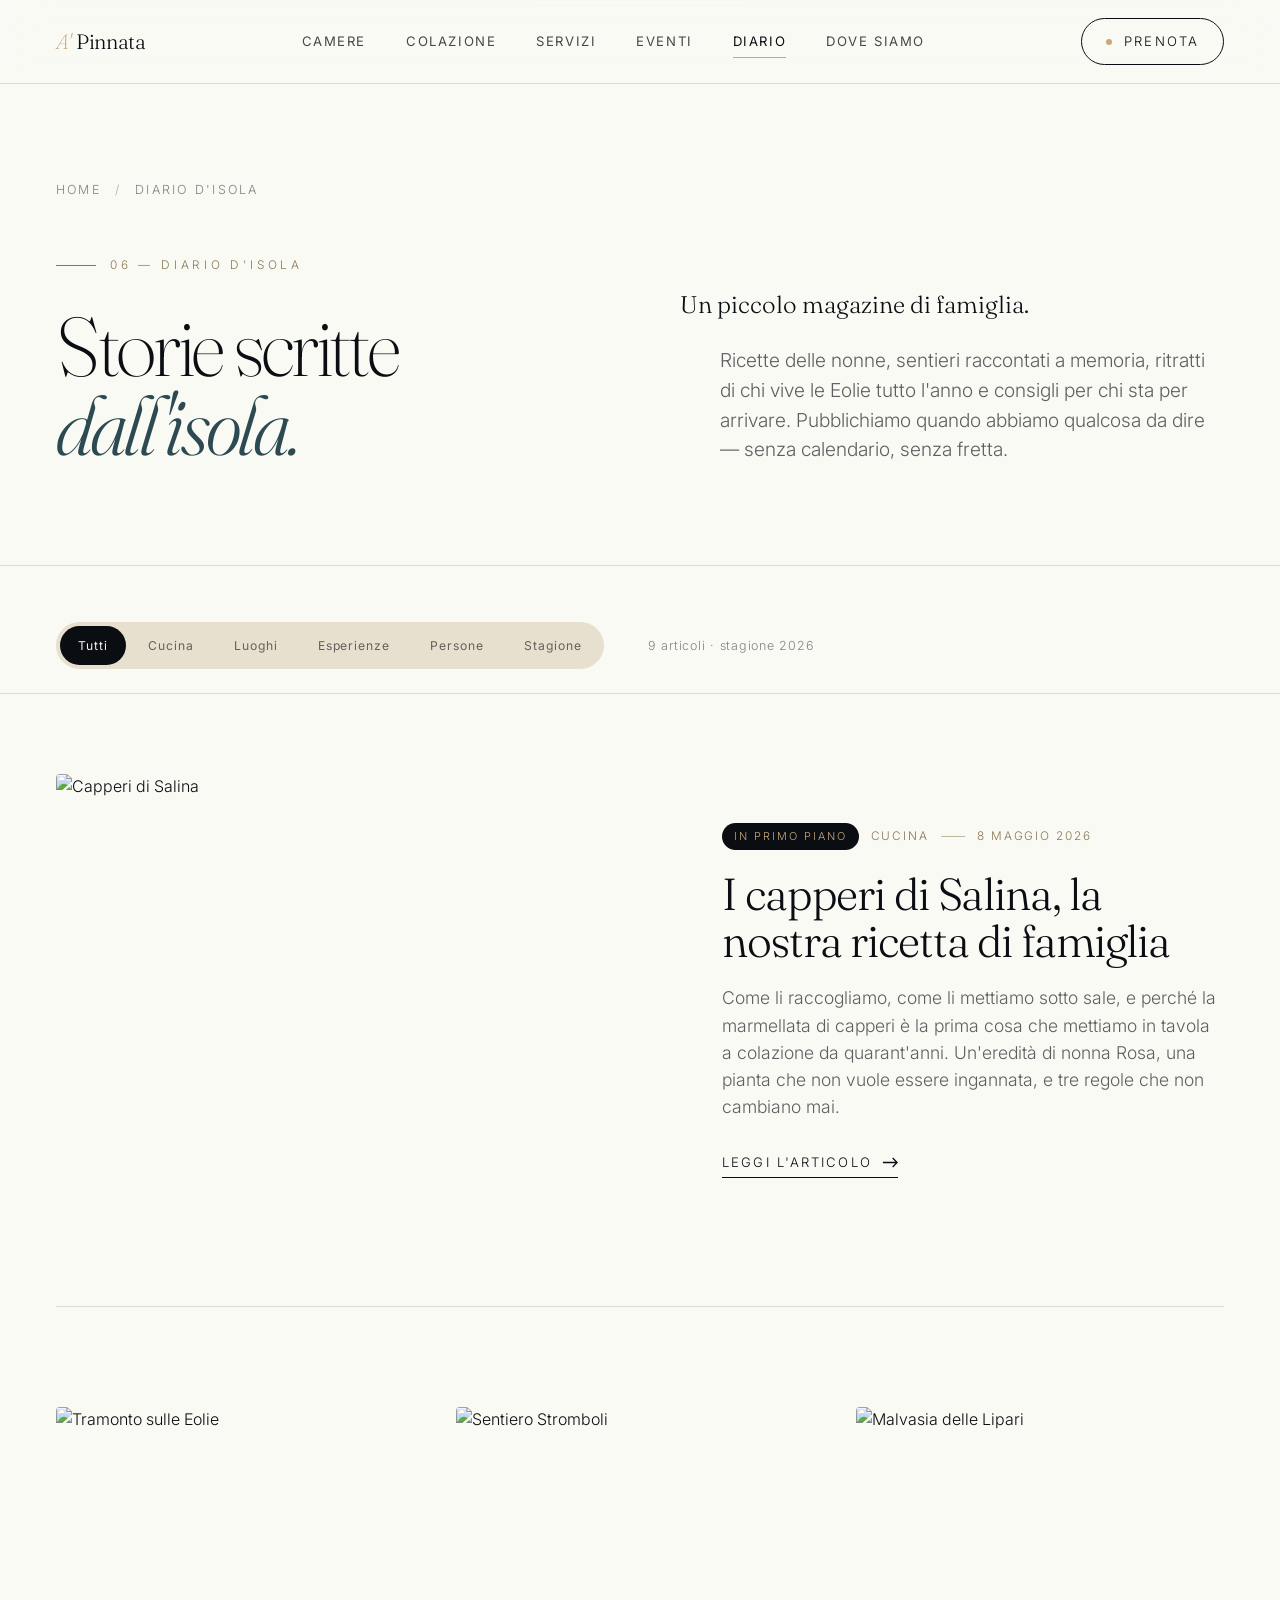
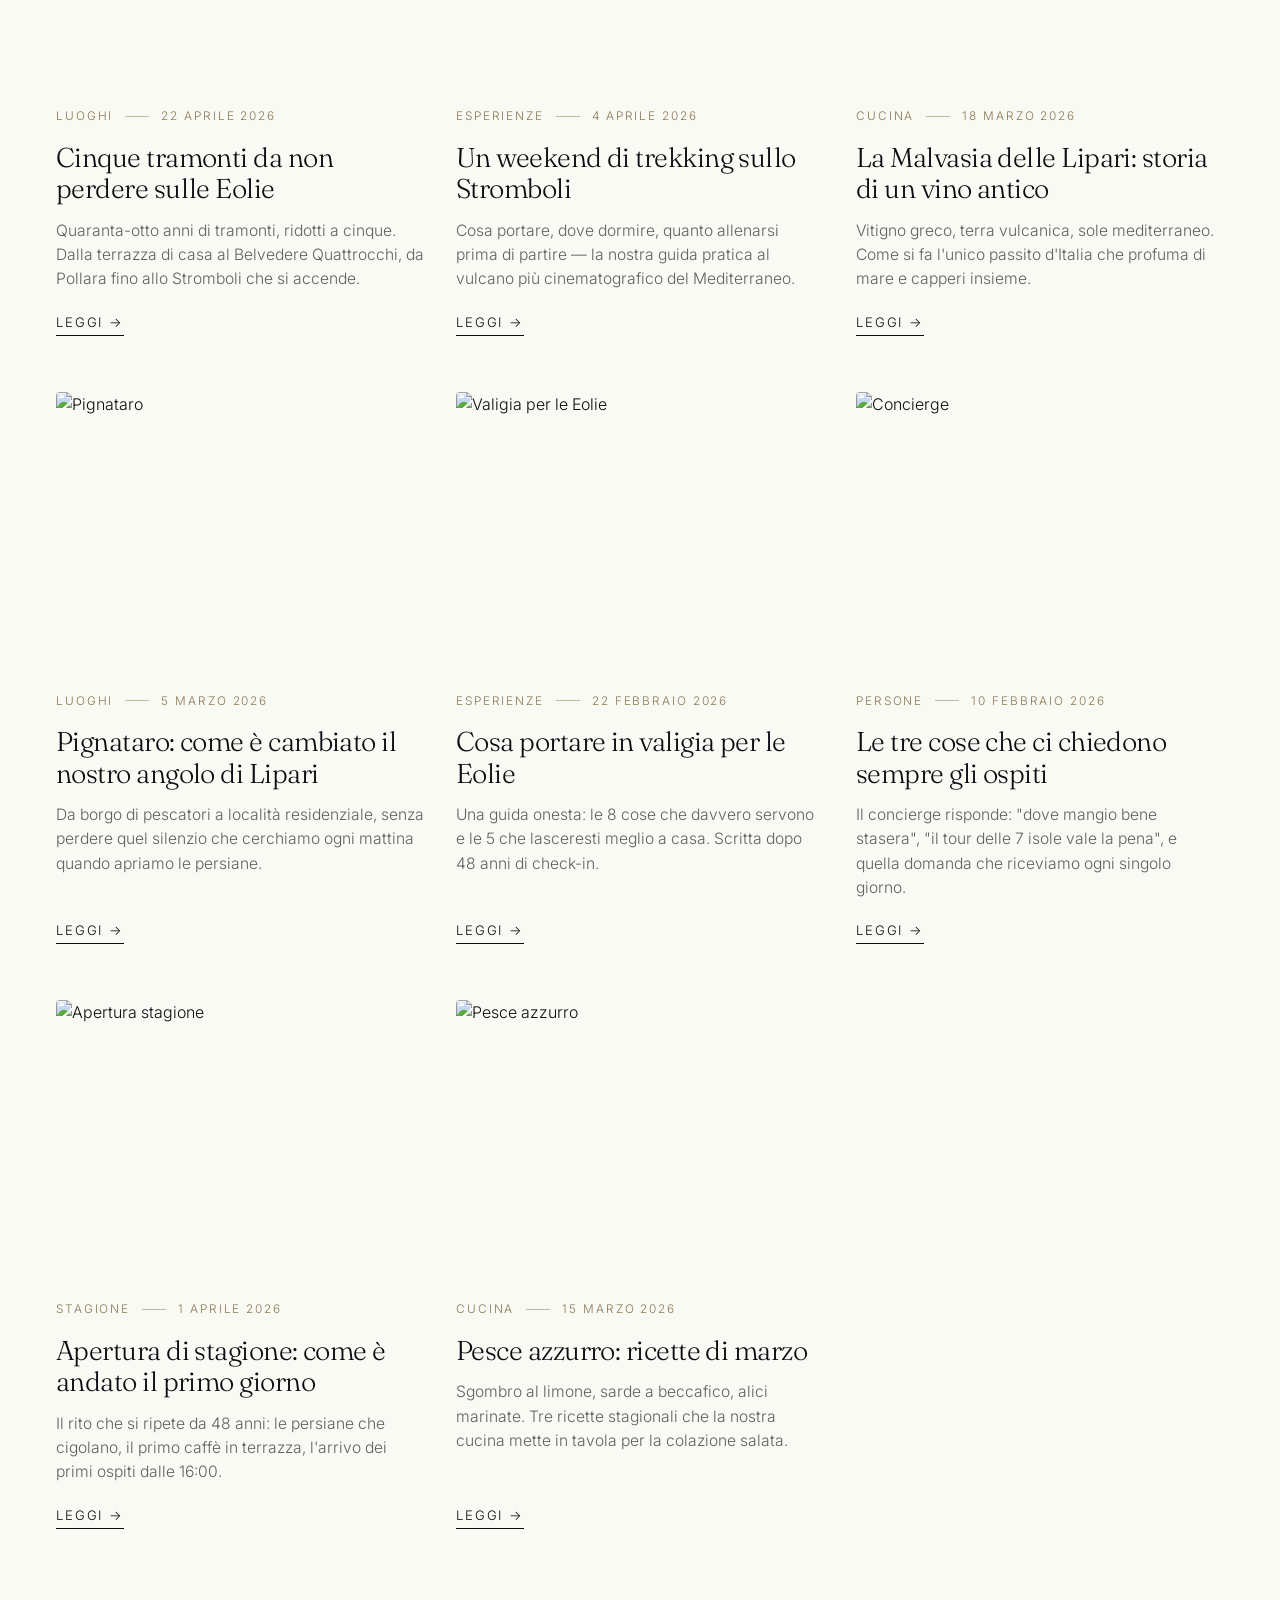
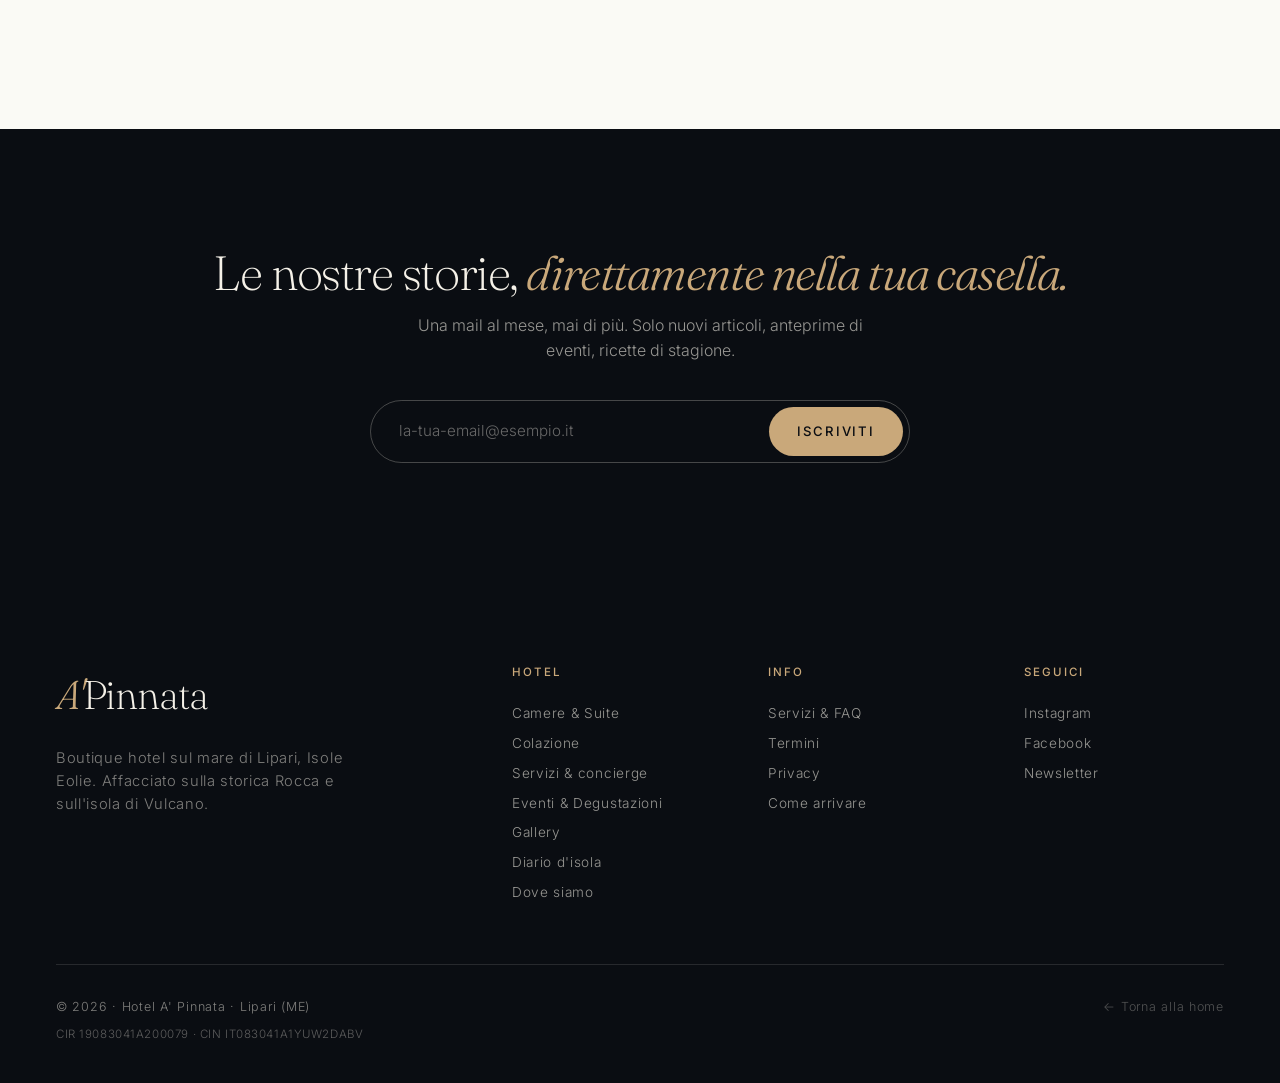
==== diario.html @ e4c0c3d1 "Expandable services + dedicated Diario page Servizi & concierge — each row now opens an accordion de" ====
<!DOCTYPE html>
<html lang="it">
<head>
<meta charset="UTF-8" />
<meta name="viewport" content="width=device-width, initial-scale=1.0" />

<title>Diario d'isola — Hotel A' Pinnata · Lipari, Isole Eolie</title>
<meta name="description" content="Storie scritte dall'isola: ricette di famiglia, sentieri raccontati a memoria, consigli per chi sta per arrivare alle Eolie. Il diario dell'Hotel A' Pinnata di Lipari." />
<meta name="robots" content="index, follow" />
<link rel="canonical" href="https://www.pinnata.it/diario" />

<meta property="og:type" content="website" />
<meta property="og:title" content="Diario d'isola — Hotel A' Pinnata" />
<meta property="og:description" content="Storie, ricette e luoghi raccontati dalla nostra famiglia alle Eolie." />
<meta property="og:image" content="https://images.unsplash.com/photo-1473496169904-658ba7c44d8a?auto=format&fit=crop&w=1200&q=80" />
<meta property="og:url" content="https://www.pinnata.it/diario" />
<meta property="og:locale" content="it_IT" />

<script type="application/ld+json">
{
  "@context": "https://schema.org",
  "@type": "Blog",
  "name": "Diario d'isola — Hotel A' Pinnata",
  "url": "https://www.pinnata.it/diario",
  "description": "Il magazine dell'Hotel A' Pinnata di Lipari: ricette, luoghi, esperienze, persone delle Isole Eolie.",
  "publisher": {
    "@type": "Organization",
    "name": "Hotel A' Pinnata",
    "url": "https://www.pinnata.it/"
  }
}
</script>

<link rel="preconnect" href="https://fonts.googleapis.com" />
<link rel="preconnect" href="https://fonts.gstatic.com" crossorigin />
<link href="https://fonts.googleapis.com/css2?family=Fraunces:ital,opsz,wght@0,9..144,200;0,9..144,300;0,9..144,400;1,9..144,200;1,9..144,300&family=Inter:wght@300;400;500&display=swap" rel="stylesheet" />

<style>
/* ═══════════════════════════════════════════════════
   DIARIO D'ISOLA — same design tokens as V4
   ═══════════════════════════════════════════════════ */

:root {
  --night:     #0a0d12;
  --night-2:   #14181f;
  --ivory:     #f5f1e8;
  --paper:     #fafaf5;
  --champagne: #c9a87a;
  --champagne-soft: #d4b896;
  --teal:      #2d4a52;
  --line:      rgba(245,241,232,.12);
  --line-dark: rgba(10,13,18,.12);

  --serif: "Fraunces", Georgia, serif;
  --sans:  "Inter", -apple-system, sans-serif;

  --ease: cubic-bezier(.2,.7,.2,1);
  --ease-out: cubic-bezier(.16,1,.3,1);
}

* { box-sizing: border-box; margin: 0; padding: 0; }
html { scroll-behavior: smooth; }
body {
  font-family: var(--sans);
  font-weight: 300;
  font-size: 16px;
  line-height: 1.6;
  color: var(--night);
  background: var(--paper);
  -webkit-font-smoothing: antialiased;
  overflow-x: hidden;
}
img { display: block; max-width: 100%; }
a { color: inherit; text-decoration: none; }
em { font-style: italic; font-weight: 300; }
button { font: inherit; cursor: pointer; border: none; background: none; color: inherit; }

.wrap { max-width: 1440px; margin: 0 auto; padding: 0 56px; }

/* ─── NAV ─── */
.nav {
  position: fixed;
  top: 0; left: 0; right: 0;
  z-index: 100;
  padding: 18px 56px;
  display: grid;
  grid-template-columns: auto 1fr auto;
  align-items: center;
  gap: 48px;
  background: rgba(250,250,245,.85);
  backdrop-filter: blur(24px) saturate(180%);
  -webkit-backdrop-filter: blur(24px) saturate(180%);
  border-bottom: 1px solid var(--line-dark);
}
.nav-brand {
  font-family: var(--serif);
  font-weight: 300;
  font-size: 1.3rem;
  letter-spacing: -0.02em;
  display: flex;
  align-items: baseline;
  gap: 6px;
  color: var(--night);
}
.nav-brand em { color: var(--champagne); font-weight: 200; }
.nav-links {
  display: flex;
  gap: 40px;
  justify-self: center;
  font-size: 0.82rem;
  letter-spacing: 0.12em;
  text-transform: uppercase;
  font-weight: 400;
  color: var(--night);
}
.nav-links a {
  position: relative;
  padding: 4px 0;
  opacity: .75;
  transition: opacity .3s ease;
}
.nav-links a:hover { opacity: 1; }
.nav-links a.current { opacity: 1; }
.nav-links a.current::after,
.nav-links a:hover::after {
  content: "";
  position: absolute;
  bottom: -2px;
  left: 0;
  width: 100%;
  height: 1px;
  background: var(--champagne);
}
.nav-cta {
  display: inline-flex;
  align-items: center;
  gap: 12px;
  font-size: 0.82rem;
  letter-spacing: 0.16em;
  text-transform: uppercase;
  padding: 12px 24px;
  border: 1px solid var(--night);
  border-radius: 999px;
  transition: all .3s var(--ease);
  color: var(--night);
}
.nav-cta:hover { background: var(--champagne); color: var(--night); border-color: var(--champagne); }
.nav-cta .pulse {
  width: 6px; height: 6px;
  background: var(--champagne);
  border-radius: 50%;
  animation: pulse 2s ease-in-out infinite;
}
@keyframes pulse {
  0%, 100% { transform: scale(1); opacity: 1; }
  50% { transform: scale(.7); opacity: .5; }
}

/* ─── HEADER ─── */
.header {
  padding: 180px 0 100px;
  border-bottom: 1px solid var(--line-dark);
  position: relative;
}
.header::before {
  content: "";
  position: absolute;
  top: 0; left: 0; right: 0;
  height: 1px;
  background: linear-gradient(90deg, transparent, var(--champagne) 50%, transparent);
  opacity: .4;
}
.header-grid {
  display: grid;
  grid-template-columns: 1fr 1fr;
  gap: 80px;
  align-items: end;
}
.kicker {
  display: inline-flex;
  align-items: center;
  gap: 14px;
  font-size: 0.74rem;
  letter-spacing: 0.32em;
  text-transform: uppercase;
  color: #8a7855;
  margin-bottom: 32px;
}
.kicker::before {
  content: "";
  width: 40px;
  height: 1px;
  background: #8a7855;
}
.header h1 {
  font-family: var(--serif);
  font-weight: 200;
  font-size: clamp(3rem, 6.5vw, 6rem);
  line-height: 0.95;
  letter-spacing: -0.04em;
  color: var(--night);
  max-width: 14ch;
}
.header h1 em { color: var(--teal); font-style: italic; }
.header-intro p {
  font-size: 1.2rem;
  line-height: 1.55;
  color: rgba(10,13,18,.65);
  max-width: 42ch;
  margin-left: auto;
}
.header-intro p:first-of-type {
  font-family: var(--serif);
  font-weight: 300;
  font-size: 1.5rem;
  line-height: 1.4;
  color: var(--night);
  margin-bottom: 24px;
}

/* ─── BREADCRUMB ─── */
.breadcrumb {
  margin-top: 100px;
  font-size: 0.78rem;
  letter-spacing: 0.18em;
  text-transform: uppercase;
  color: rgba(10,13,18,.5);
  display: flex;
  gap: 14px;
  align-items: center;
}
.breadcrumb a { transition: color .2s; }
.breadcrumb a:hover { color: var(--teal); }
.breadcrumb-sep { color: var(--champagne); }

/* ─── FILTERS ─── */
.filters {
  padding: 56px 0 24px;
  position: sticky;
  top: 80px;
  background: var(--paper);
  z-index: 50;
  border-bottom: 1px solid var(--line-dark);
}
.filters-bar {
  display: inline-flex;
  gap: 4px;
  background: #e7e0cf;
  padding: 4px;
  border-radius: 999px;
  flex-wrap: wrap;
}
.filter {
  font-size: 0.76rem;
  letter-spacing: 0.08em;
  padding: 10px 18px;
  border-radius: 999px;
  background: transparent;
  color: rgba(10,13,18,.6);
  transition: all .3s var(--ease);
  font-weight: 400;
}
.filter.active {
  background: var(--night);
  color: var(--ivory);
}
.filter:hover:not(.active) { color: var(--night); }
.filters-meta {
  margin-left: 24px;
  font-size: 0.78rem;
  color: rgba(10,13,18,.5);
  letter-spacing: 0.06em;
  align-self: center;
}

/* ─── ARTICLES ─── */
.articles {
  padding: 80px 0 200px;
}

.article-featured {
  display: grid;
  grid-template-columns: 1.2fr 1fr;
  gap: 64px;
  margin-bottom: 100px;
  padding-bottom: 80px;
  border-bottom: 1px solid var(--line-dark);
  align-items: center;
}
.article-featured-img {
  aspect-ratio: 4/3;
  overflow: hidden;
  border-radius: 4px;
}
.article-featured-img img {
  width: 100%; height: 100%;
  object-fit: cover;
  transition: transform 1.4s var(--ease-out);
}
.article-featured:hover .article-featured-img img { transform: scale(1.04); }
.article-featured-meta {
  display: flex;
  align-items: center;
  gap: 12px;
  font-size: 0.74rem;
  letter-spacing: 0.16em;
  text-transform: uppercase;
  color: #8a7855;
  margin-bottom: 20px;
}
.article-featured-meta .sep {
  width: 24px;
  height: 1px;
  background: #8a7855;
  opacity: .5;
}
.article-featured-meta .featured-tag {
  background: var(--night);
  color: var(--champagne);
  padding: 5px 12px;
  border-radius: 999px;
  letter-spacing: 0.18em;
  font-size: 0.68rem;
}
.article-featured h2 {
  font-family: var(--serif);
  font-weight: 300;
  font-size: clamp(2rem, 3.5vw, 3.2rem);
  line-height: 1.05;
  letter-spacing: -0.025em;
  color: var(--night);
  margin-bottom: 20px;
  transition: color .3s var(--ease);
}
.article-featured:hover h2 { color: var(--teal); }
.article-featured p {
  font-size: 1.1rem;
  line-height: 1.55;
  color: rgba(10,13,18,.65);
  margin-bottom: 28px;
  max-width: 50ch;
}
.article-read {
  display: inline-flex;
  align-items: center;
  gap: 10px;
  font-size: 0.82rem;
  letter-spacing: 0.16em;
  text-transform: uppercase;
  color: var(--night);
  border-bottom: 1px solid var(--night);
  padding-bottom: 4px;
  transition: all .3s var(--ease);
}
.article-read:hover {
  color: var(--teal);
  border-color: var(--teal);
  padding-right: 8px;
}
.article-read svg { transition: transform .3s var(--ease); }
.article-read:hover svg { transform: translateX(4px); }

.articles-grid {
  display: grid;
  grid-template-columns: repeat(3, 1fr);
  gap: 56px 32px;
}
.article {
  display: flex;
  flex-direction: column;
  transition: transform .5s var(--ease);
}
.article:hover { transform: translateY(-6px); }
.article-img {
  aspect-ratio: 4/3;
  overflow: hidden;
  border-radius: 4px;
  margin-bottom: 24px;
}
.article-img img {
  width: 100%; height: 100%;
  object-fit: cover;
  transition: transform 1.2s var(--ease-out);
}
.article:hover .article-img img { transform: scale(1.06); }
.article-meta {
  display: flex;
  align-items: center;
  gap: 12px;
  font-size: 0.74rem;
  letter-spacing: 0.16em;
  text-transform: uppercase;
  color: #8a7855;
  margin-bottom: 16px;
}
.article-meta .sep {
  width: 24px;
  height: 1px;
  background: #8a7855;
  opacity: .5;
}
.article h3 {
  font-family: var(--serif);
  font-weight: 300;
  font-size: 1.7rem;
  line-height: 1.15;
  letter-spacing: -0.02em;
  color: var(--night);
  margin-bottom: 14px;
  transition: color .3s var(--ease);
}
.article:hover h3 { color: var(--teal); }
.article p {
  font-size: 0.98rem;
  line-height: 1.55;
  color: rgba(10,13,18,.65);
  margin-bottom: 20px;
  flex: 1;
}
.article-link {
  font-size: 0.82rem;
  letter-spacing: 0.14em;
  text-transform: uppercase;
  color: var(--night);
  border-bottom: 1px solid var(--night);
  padding-bottom: 2px;
  align-self: flex-start;
  transition: all .3s var(--ease);
}
.article-link:hover { color: var(--teal); border-color: var(--teal); }

/* ─── NEWSLETTER STRIP ─── */
.newsletter {
  background: var(--night);
  color: var(--ivory);
  padding: 120px 0;
  text-align: center;
}
.newsletter h3 {
  font-family: var(--serif);
  font-weight: 200;
  font-size: clamp(2rem, 4vw, 3rem);
  line-height: 1;
  letter-spacing: -0.03em;
  margin-bottom: 16px;
}
.newsletter h3 em { color: var(--champagne); font-style: italic; }
.newsletter p {
  color: rgba(245,241,232,.6);
  margin-bottom: 36px;
  max-width: 48ch;
  margin-left: auto;
  margin-right: auto;
}
.newsletter-form {
  display: flex;
  max-width: 540px;
  margin: 0 auto;
  border: 1px solid rgba(245,241,232,.25);
  border-radius: 999px;
  padding: 6px;
}
.newsletter-form input {
  flex: 1;
  background: transparent;
  border: none;
  outline: none;
  color: var(--ivory);
  font: inherit;
  font-size: 0.95rem;
  padding: 12px 22px;
}
.newsletter-form input::placeholder { color: rgba(245,241,232,.4); }
.newsletter-form button {
  background: var(--champagne);
  color: var(--night);
  padding: 14px 28px;
  border-radius: 999px;
  font-size: 0.82rem;
  letter-spacing: 0.14em;
  text-transform: uppercase;
  font-weight: 500;
  transition: background .3s ease;
}
.newsletter-form button:hover { background: var(--ivory); }

/* ─── FOOTER ─── */
footer {
  background: var(--night);
  color: rgba(245,241,232,.5);
  padding: 80px 0 40px;
  font-size: 0.85rem;
  letter-spacing: 0.05em;
}
.footer-top {
  display: grid;
  grid-template-columns: 2fr 1fr 1fr 1fr;
  gap: 56px;
  padding-bottom: 56px;
  border-bottom: 1px solid var(--line);
}
.footer-brand {
  font-family: var(--serif);
  font-weight: 200;
  font-size: 2.5rem;
  letter-spacing: -0.03em;
  color: var(--ivory);
  margin-bottom: 20px;
}
.footer-brand em { color: var(--champagne); font-style: italic; }
.footer-top p {
  font-size: 0.92rem;
  line-height: 1.55;
  max-width: 32ch;
}
.footer-top h6 {
  font-size: 0.72rem;
  letter-spacing: 0.18em;
  text-transform: uppercase;
  color: var(--champagne);
  margin-bottom: 18px;
  font-weight: 500;
}
.footer-top a {
  display: block;
  padding: 4px 0;
  color: rgba(245,241,232,.6);
  transition: color .25s ease;
}
.footer-top a:hover { color: var(--ivory); }
.footer-bottom {
  display: flex;
  justify-content: space-between;
  align-items: flex-start;
  padding-top: 32px;
  gap: 24px;
  flex-wrap: wrap;
  font-size: 0.78rem;
  letter-spacing: 0.06em;
}
.footer-bottom-left {
  display: flex;
  flex-direction: column;
  gap: 8px;
}
.footer-codes {
  font-size: 0.72rem;
  color: rgba(245,241,232,.35);
  letter-spacing: 0.05em;
}
.footer-bottom-versions {
  display: flex;
  gap: 16px;
}
.footer-bottom-versions a {
  opacity: .6;
  transition: opacity .25s ease;
}
.footer-bottom-versions a:hover { opacity: 1; }

/* ─── REVEAL ─── */
.reveal { opacity: 0; transform: translateY(28px); transition: opacity 1s var(--ease-out), transform 1s var(--ease-out); }
.reveal.in { opacity: 1; transform: translateY(0); }

/* ─── RESPONSIVE ─── */
@media (max-width: 1024px) {
  .wrap, .nav { padding-left: 28px; padding-right: 28px; }
  .nav { grid-template-columns: auto auto; gap: 16px; }
  .nav-links { display: none; }

  .header { padding: 110px 0 64px; }
  .header-grid { grid-template-columns: 1fr; gap: 32px; }
  .header-intro p { margin-left: 0; }

  .filters { top: 64px; padding: 32px 0 16px; }
  .filters-meta { display: none; }
  .filters-bar { font-size: 0.72rem; }

  .articles { padding: 56px 0 100px; }
  .article-featured { grid-template-columns: 1fr; gap: 32px; margin-bottom: 64px; padding-bottom: 56px; }
  .articles-grid { grid-template-columns: 1fr; gap: 48px; }

  .newsletter { padding: 80px 0; }
  .newsletter-form { flex-direction: column; border-radius: 8px; gap: 6px; padding: 4px; }
  .newsletter-form button { border-radius: 8px; }

  .footer-top { grid-template-columns: 1fr 1fr; gap: 40px; }
}
@media (max-width: 600px) {
  .footer-top { grid-template-columns: 1fr; }
  .footer-bottom { flex-direction: column; gap: 12px; }
}
</style>
</head>
<body>

<!-- ─── NAV ─── -->
<header class="nav" id="nav">
  <a href="/" class="nav-brand"><em>A'</em>Pinnata</a>
  <nav class="nav-links" aria-label="Navigazione principale">
    <a href="/#camere">Camere</a>
    <a href="/#colazione">Colazione</a>
    <a href="/#esperienze">Servizi</a>
    <a href="/#eventi">Eventi</a>
    <a href="/diario" class="current">Diario</a>
    <a href="/#dove-siamo">Dove siamo</a>
  </nav>
  <a href="/#prenota" class="nav-cta">
    <span class="pulse"></span>
    Prenota
  </a>
</header>

<!-- ─── HEADER ─── -->
<section class="header">
  <div class="wrap">
    <div class="breadcrumb" style="margin-bottom: 48px; margin-top: 0;">
      <a href="/">Home</a>
      <span class="breadcrumb-sep">/</span>
      <span>Diario d'isola</span>
    </div>

    <div class="header-grid">
      <div>
        <div class="kicker">06 — Diario d'isola</div>
        <h1>Storie scritte <em>dall'isola.</em></h1>
      </div>
      <div class="header-intro">
        <p>Un piccolo magazine di famiglia.</p>
        <p>Ricette delle nonne, sentieri raccontati a memoria, ritratti di chi vive le Eolie tutto l'anno e consigli per chi sta per arrivare. Pubblichiamo quando abbiamo qualcosa da dire — senza calendario, senza fretta.</p>
      </div>
    </div>
  </div>
</section>

<!-- ─── FILTERS ─── -->
<div class="filters">
  <div class="wrap" style="display: flex; align-items: center; flex-wrap: wrap; gap: 20px;">
    <div class="filters-bar" role="tablist" aria-label="Filtra per categoria">
      <button class="filter active" data-filter="all">Tutti</button>
      <button class="filter" data-filter="cucina">Cucina</button>
      <button class="filter" data-filter="luoghi">Luoghi</button>
      <button class="filter" data-filter="esperienze">Esperienze</button>
      <button class="filter" data-filter="persone">Persone</button>
      <button class="filter" data-filter="stagione">Stagione</button>
    </div>
    <span class="filters-meta">9 articoli · stagione 2026</span>
  </div>
</div>

<!-- ─── ARTICLES ─── -->
<section class="articles">
  <div class="wrap">

    <!-- Featured -->
    <article class="article-featured reveal" data-category="cucina">
      <a href="#" class="article-featured-img" aria-label="Leggi: I capperi di Salina">
        <img src="https://images.unsplash.com/photo-1452696193712-6cabf5103b63?auto=format&fit=crop&w=1400&q=80" alt="Capperi di Salina" loading="lazy" />
      </a>
      <div>
        <div class="article-featured-meta">
          <span class="featured-tag">In primo piano</span>
          <span>Cucina</span>
          <span class="sep"></span>
          <time datetime="2026-05-08">8 Maggio 2026</time>
        </div>
        <h2><a href="#">I capperi di Salina, la nostra ricetta di famiglia</a></h2>
        <p>Come li raccogliamo, come li mettiamo sotto sale, e perché la marmellata di capperi è la prima cosa che mettiamo in tavola a colazione da quarant'anni. Un'eredità di nonna Rosa, una pianta che non vuole essere ingannata, e tre regole che non cambiano mai.</p>
        <a href="#" class="article-read">
          Leggi l'articolo
          <svg width="16" height="11" viewBox="0 0 18 12" fill="none" stroke="currentColor" stroke-width="1.5" aria-hidden="true"><path d="M1 6h16M12 1l5 5-5 5"/></svg>
        </a>
      </div>
    </article>

    <!-- Grid -->
    <div class="articles-grid">

      <article class="article reveal" data-category="luoghi">
        <a href="#" class="article-img"><img src="https://images.unsplash.com/photo-1473496169904-658ba7c44d8a?auto=format&fit=crop&w=900&q=80" alt="Tramonto sulle Eolie" loading="lazy" /></a>
        <div class="article-meta">
          <span>Luoghi</span><span class="sep"></span>
          <time datetime="2026-04-22">22 Aprile 2026</time>
        </div>
        <h3><a href="#">Cinque tramonti da non perdere sulle Eolie</a></h3>
        <p>Quaranta-otto anni di tramonti, ridotti a cinque. Dalla terrazza di casa al Belvedere Quattrocchi, da Pollara fino allo Stromboli che si accende.</p>
        <a href="#" class="article-link">Leggi →</a>
      </article>

      <article class="article reveal" data-category="esperienze">
        <a href="#" class="article-img"><img src="https://images.unsplash.com/photo-1469474968028-56623f02e42e?auto=format&fit=crop&w=900&q=80" alt="Sentiero Stromboli" loading="lazy" /></a>
        <div class="article-meta">
          <span>Esperienze</span><span class="sep"></span>
          <time datetime="2026-04-04">4 Aprile 2026</time>
        </div>
        <h3><a href="#">Un weekend di trekking sullo Stromboli</a></h3>
        <p>Cosa portare, dove dormire, quanto allenarsi prima di partire — la nostra guida pratica al vulcano più cinematografico del Mediterraneo.</p>
        <a href="#" class="article-link">Leggi →</a>
      </article>

      <article class="article reveal" data-category="cucina">
        <a href="#" class="article-img"><img src="https://images.unsplash.com/photo-1510812431401-41d2bd2722f3?auto=format&fit=crop&w=900&q=80" alt="Malvasia delle Lipari" loading="lazy" /></a>
        <div class="article-meta">
          <span>Cucina</span><span class="sep"></span>
          <time datetime="2026-03-18">18 Marzo 2026</time>
        </div>
        <h3><a href="#">La Malvasia delle Lipari: storia di un vino antico</a></h3>
        <p>Vitigno greco, terra vulcanica, sole mediterraneo. Come si fa l'unico passito d'Italia che profuma di mare e capperi insieme.</p>
        <a href="#" class="article-link">Leggi →</a>
      </article>

      <article class="article reveal" data-category="luoghi">
        <a href="#" class="article-img"><img src="https://images.unsplash.com/photo-1519046904884-53103b34b206?auto=format&fit=crop&w=900&q=80" alt="Pignataro" loading="lazy" /></a>
        <div class="article-meta">
          <span>Luoghi</span><span class="sep"></span>
          <time datetime="2026-03-05">5 Marzo 2026</time>
        </div>
        <h3><a href="#">Pignataro: come è cambiato il nostro angolo di Lipari</a></h3>
        <p>Da borgo di pescatori a località residenziale, senza perdere quel silenzio che cerchiamo ogni mattina quando apriamo le persiane.</p>
        <a href="#" class="article-link">Leggi →</a>
      </article>

      <article class="article reveal" data-category="esperienze">
        <a href="#" class="article-img"><img src="https://images.unsplash.com/photo-1488646953014-85cb44e25828?auto=format&fit=crop&w=900&q=80" alt="Valigia per le Eolie" loading="lazy" /></a>
        <div class="article-meta">
          <span>Esperienze</span><span class="sep"></span>
          <time datetime="2026-02-22">22 Febbraio 2026</time>
        </div>
        <h3><a href="#">Cosa portare in valigia per le Eolie</a></h3>
        <p>Una guida onesta: le 8 cose che davvero servono e le 5 che lasceresti meglio a casa. Scritta dopo 48 anni di check-in.</p>
        <a href="#" class="article-link">Leggi →</a>
      </article>

      <article class="article reveal" data-category="persone">
        <a href="#" class="article-img"><img src="https://images.unsplash.com/photo-1556761175-5973dc0f32e7?auto=format&fit=crop&w=900&q=80" alt="Concierge" loading="lazy" /></a>
        <div class="article-meta">
          <span>Persone</span><span class="sep"></span>
          <time datetime="2026-02-10">10 Febbraio 2026</time>
        </div>
        <h3><a href="#">Le tre cose che ci chiedono sempre gli ospiti</a></h3>
        <p>Il concierge risponde: "dove mangio bene stasera", "il tour delle 7 isole vale la pena", e quella domanda che riceviamo ogni singolo giorno.</p>
        <a href="#" class="article-link">Leggi →</a>
      </article>

      <article class="article reveal" data-category="stagione">
        <a href="#" class="article-img"><img src="https://images.unsplash.com/photo-1444703686981-a3abbc4d4fe3?auto=format&fit=crop&w=900&q=80" alt="Apertura stagione" loading="lazy" /></a>
        <div class="article-meta">
          <span>Stagione</span><span class="sep"></span>
          <time datetime="2026-04-01">1 Aprile 2026</time>
        </div>
        <h3><a href="#">Apertura di stagione: come è andato il primo giorno</a></h3>
        <p>Il rito che si ripete da 48 anni: le persiane che cigolano, il primo caffè in terrazza, l'arrivo dei primi ospiti dalle 16:00.</p>
        <a href="#" class="article-link">Leggi →</a>
      </article>

      <article class="article reveal" data-category="cucina">
        <a href="#" class="article-img"><img src="https://images.unsplash.com/photo-1559813082-c63cf04e0c43?auto=format&fit=crop&w=900&q=80" alt="Pesce azzurro" loading="lazy" /></a>
        <div class="article-meta">
          <span>Cucina</span><span class="sep"></span>
          <time datetime="2026-03-15">15 Marzo 2026</time>
        </div>
        <h3><a href="#">Pesce azzurro: ricette di marzo</a></h3>
        <p>Sgombro al limone, sarde a beccafico, alici marinate. Tre ricette stagionali che la nostra cucina mette in tavola per la colazione salata.</p>
        <a href="#" class="article-link">Leggi →</a>
      </article>

    </div>

  </div>
</section>

<!-- ─── NEWSLETTER ─── -->
<section class="newsletter">
  <div class="wrap">
    <h3>Le nostre storie, <em>direttamente nella tua casella.</em></h3>
    <p>Una mail al mese, mai di più. Solo nuovi articoli, anteprime di eventi, ricette di stagione.</p>
    <form class="newsletter-form" onsubmit="event.preventDefault(); alert('Grazie! Ti scriveremo presto.');">
      <input type="email" placeholder="la-tua-email@esempio.it" required />
      <button type="submit">Iscriviti</button>
    </form>
  </div>
</section>

<!-- ─── FOOTER ─── -->
<footer>
  <div class="wrap">
    <div class="footer-top">
      <div>
        <div class="footer-brand"><em>A'</em>Pinnata</div>
        <p>Boutique hotel sul mare di Lipari, Isole Eolie. Affacciato sulla storica Rocca e sull'isola di Vulcano.</p>
      </div>
      <div>
        <h6>Hotel</h6>
        <a href="/#camere">Camere & Suite</a>
        <a href="/#colazione">Colazione</a>
        <a href="/#esperienze">Servizi & concierge</a>
        <a href="/#eventi">Eventi & Degustazioni</a>
        <a href="/#gallery">Gallery</a>
        <a href="/diario">Diario d'isola</a>
        <a href="/#dove-siamo">Dove siamo</a>
      </div>
      <div>
        <h6>Info</h6>
        <a href="#">Servizi & FAQ</a>
        <a href="#">Termini</a>
        <a href="#">Privacy</a>
        <a href="#">Come arrivare</a>
      </div>
      <div>
        <h6>Seguici</h6>
        <a href="#">Instagram</a>
        <a href="#">Facebook</a>
        <a href="mailto:hotel@pinnata.it">Newsletter</a>
      </div>
    </div>
    <div class="footer-bottom">
      <div class="footer-bottom-left">
        <span>© 2026 · Hotel A' Pinnata · Lipari (ME)</span>
        <span class="footer-codes">CIR 19083041A200079 · CIN IT083041A1YUW2DABV</span>
      </div>
      <div class="footer-bottom-versions">
        <a href="/">← Torna alla home</a>
      </div>
    </div>
  </div>
</footer>

<script>
(() => {
  /* ─── Filter ─── */
  const filters = document.querySelectorAll('.filter');
  const articles = document.querySelectorAll('[data-category]');
  filters.forEach(btn => {
    btn.addEventListener('click', () => {
      const cat = btn.dataset.filter;
      filters.forEach(f => f.classList.toggle('active', f === btn));
      articles.forEach(art => {
        const show = cat === 'all' || art.dataset.category === cat;
        art.style.display = show ? '' : 'none';
      });
    });
  });

  /* ─── Reveal ─── */
  if ('IntersectionObserver' in window) {
    const io = new IntersectionObserver(es => {
      es.forEach((e, i) => {
        if (e.isIntersecting) {
          setTimeout(() => e.target.classList.add('in'), i * 60);
          io.unobserve(e.target);
        }
      });
    }, { threshold: 0.1, rootMargin: '0px 0px -60px 0px' });
    document.querySelectorAll('.reveal').forEach(el => io.observe(el));
  }
})();
</script>
</body>
</html>
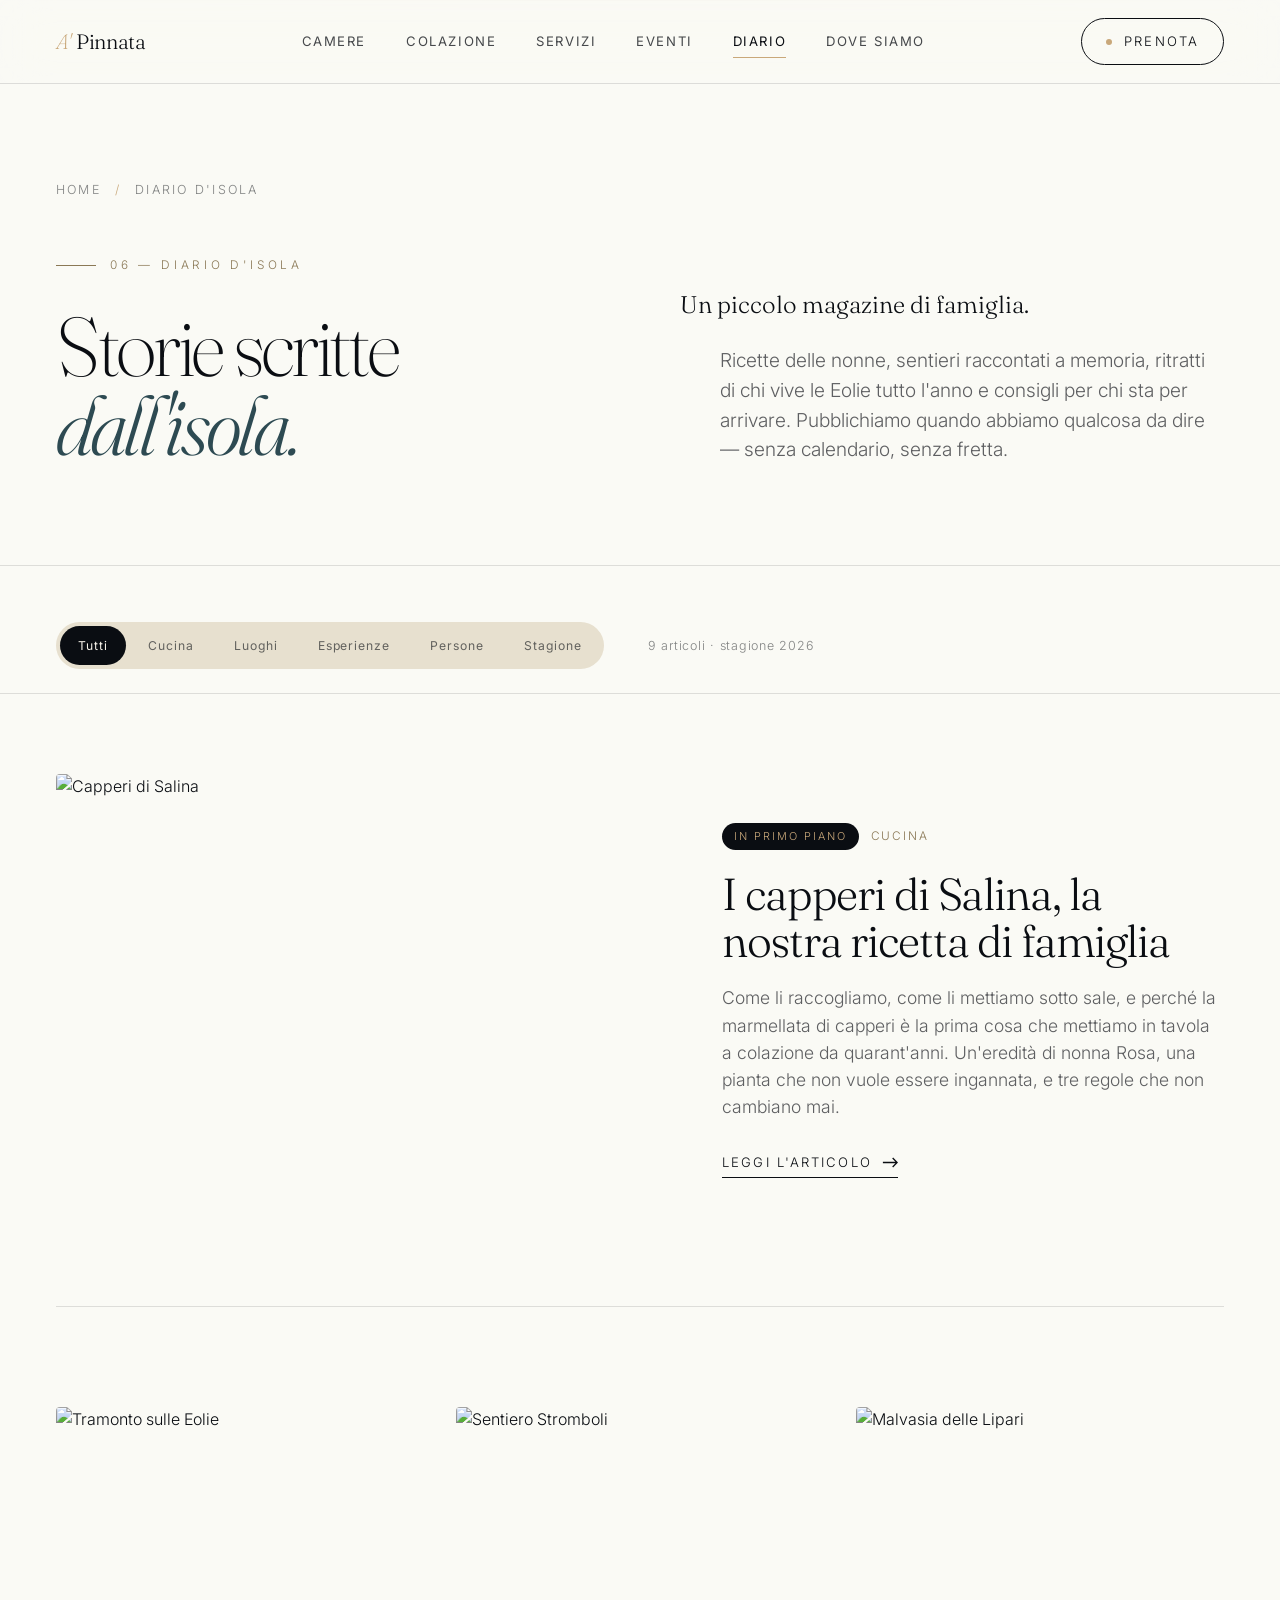
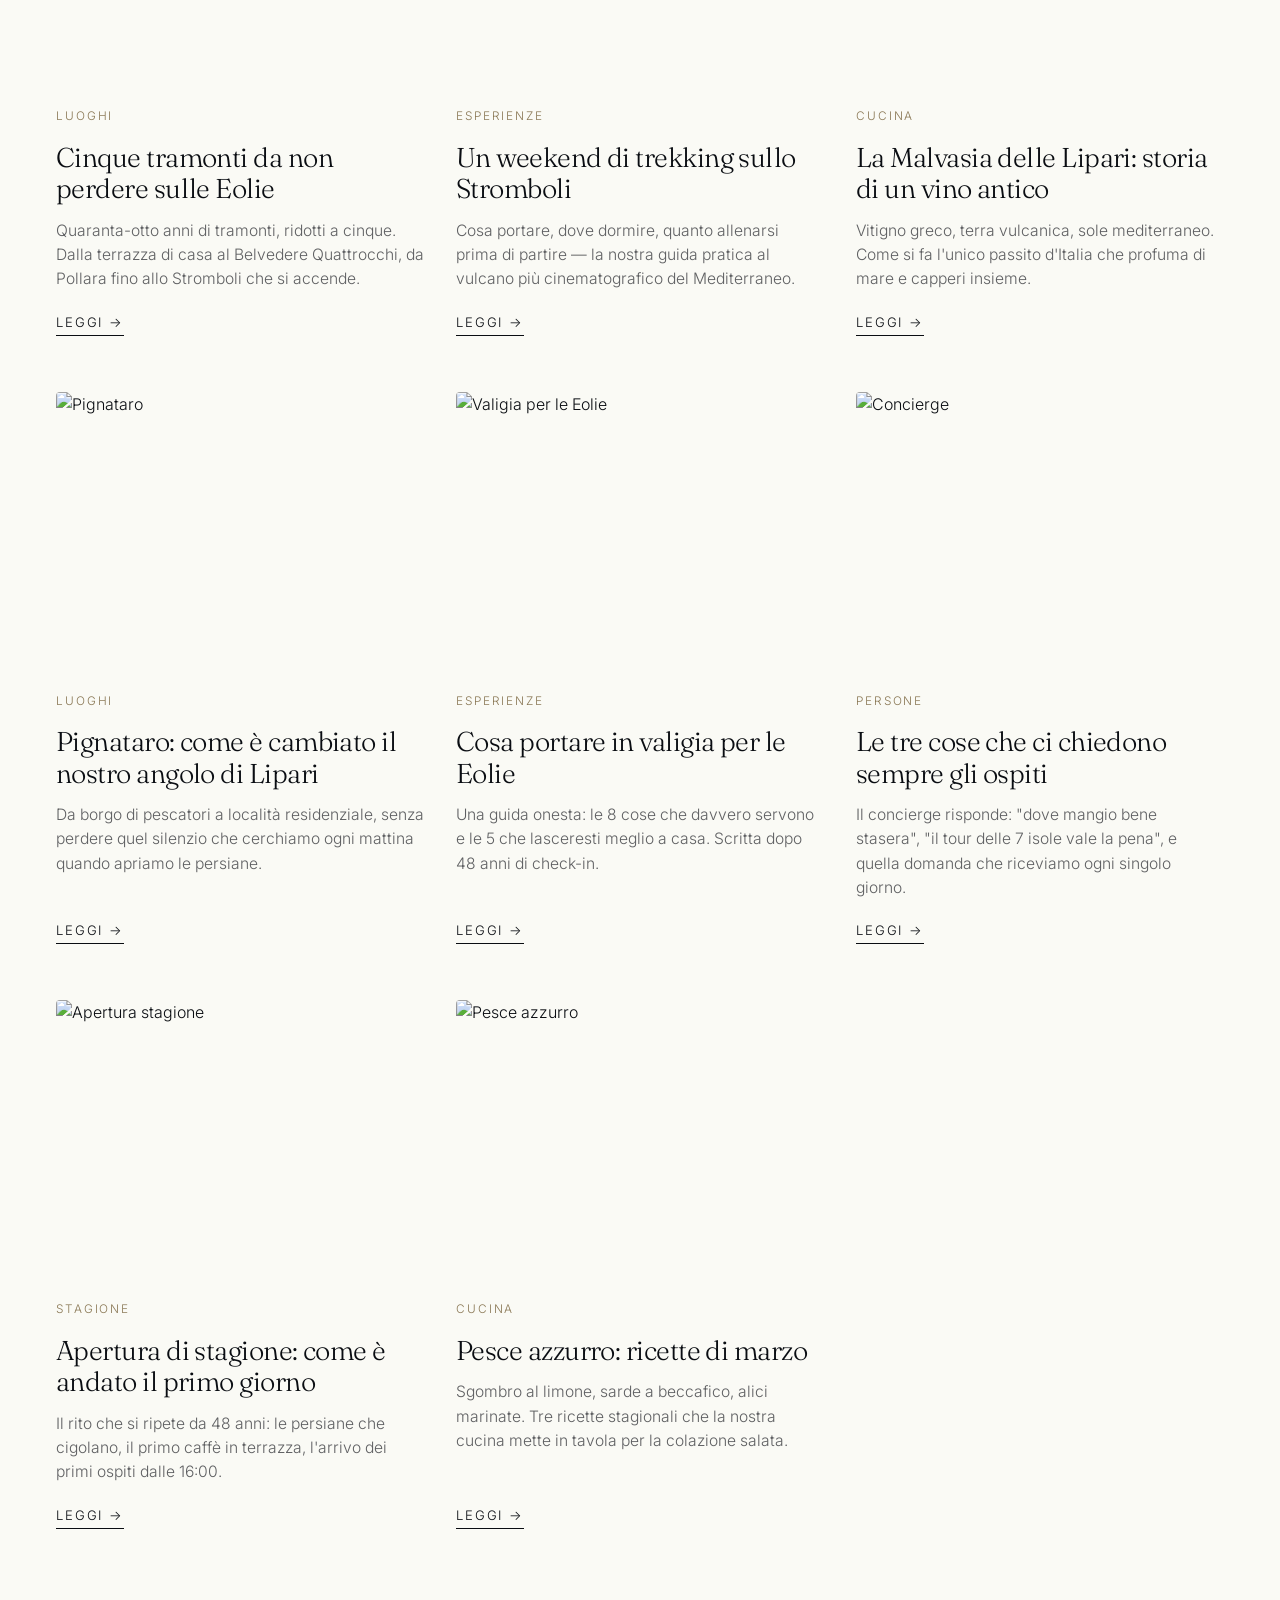
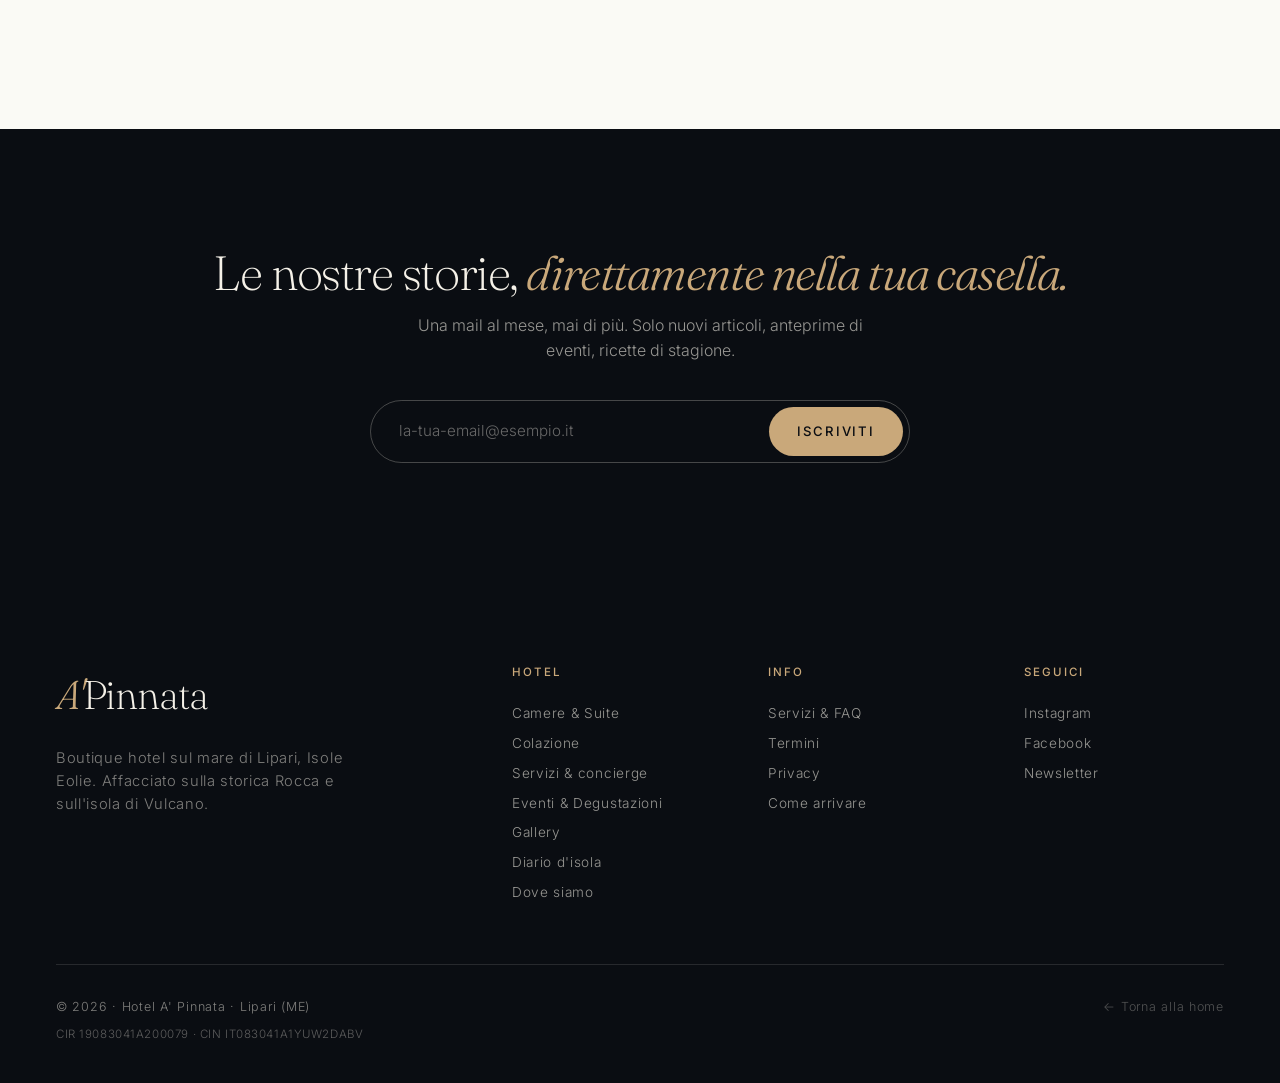
==== commit 9dcb6e30: "Swap stock Unsplash photos for real Hotel A' Pinnata images + clean blog dates For the client previe" ====
--- a/diario.html
+++ b/diario.html
@@ -12,7 +12,7 @@
 <meta property="og:type" content="website" />
 <meta property="og:title" content="Diario d'isola — Hotel A' Pinnata" />
 <meta property="og:description" content="Storie, ricette e luoghi raccontati dalla nostra famiglia alle Eolie." />
-<meta property="og:image" content="https://images.unsplash.com/photo-1473496169904-658ba7c44d8a?auto=format&fit=crop&w=1200&q=80" />
+<meta property="og:image" content="https://www.pinnata.it/wp-content/uploads/2023/02/vulcano-615x410.jpg" />
 <meta property="og:url" content="https://www.pinnata.it/diario" />
 <meta property="og:locale" content="it_IT" />
 
@@ -655,14 +655,13 @@
     <!-- Featured -->
     <article class="article-featured reveal" data-category="cucina">
       <a href="#" class="article-featured-img" aria-label="Leggi: I capperi di Salina">
-        <img src="https://images.unsplash.com/photo-1452696193712-6cabf5103b63?auto=format&fit=crop&w=1400&q=80" alt="Capperi di Salina" loading="lazy" />
+        <img src="https://www.pinnata.it/wp-content/uploads/2023/02/colazione-7.jpg" alt="Capperi di Salina" loading="lazy" />
       </a>
       <div>
         <div class="article-featured-meta">
           <span class="featured-tag">In primo piano</span>
           <span>Cucina</span>
-          <span class="sep"></span>
-          <time datetime="2026-05-08">8 Maggio 2026</time>
+          
         </div>
         <h2><a href="#">I capperi di Salina, la nostra ricetta di famiglia</a></h2>
         <p>Come li raccogliamo, come li mettiamo sotto sale, e perché la marmellata di capperi è la prima cosa che mettiamo in tavola a colazione da quarant'anni. Un'eredità di nonna Rosa, una pianta che non vuole essere ingannata, e tre regole che non cambiano mai.</p>
@@ -677,10 +676,9 @@
     <div class="articles-grid">
 
       <article class="article reveal" data-category="luoghi">
-        <a href="#" class="article-img"><img src="https://images.unsplash.com/photo-1473496169904-658ba7c44d8a?auto=format&fit=crop&w=900&q=80" alt="Tramonto sulle Eolie" loading="lazy" /></a>
+        <a href="#" class="article-img"><img src="https://www.pinnata.it/wp-content/uploads/2023/02/vulcano-615x410.jpg" alt="Tramonto sulle Eolie" loading="lazy" /></a>
         <div class="article-meta">
-          <span>Luoghi</span><span class="sep"></span>
-          <time datetime="2026-04-22">22 Aprile 2026</time>
+          <span>Luoghi</span>
         </div>
         <h3><a href="#">Cinque tramonti da non perdere sulle Eolie</a></h3>
         <p>Quaranta-otto anni di tramonti, ridotti a cinque. Dalla terrazza di casa al Belvedere Quattrocchi, da Pollara fino allo Stromboli che si accende.</p>
@@ -688,10 +686,9 @@
       </article>
 
       <article class="article reveal" data-category="esperienze">
-        <a href="#" class="article-img"><img src="https://images.unsplash.com/photo-1469474968028-56623f02e42e?auto=format&fit=crop&w=900&q=80" alt="Sentiero Stromboli" loading="lazy" /></a>
+        <a href="#" class="article-img"><img src="https://www.pinnata.it/wp-content/uploads/2023/02/stromboli-615x410.jpg" alt="Sentiero Stromboli" loading="lazy" /></a>
         <div class="article-meta">
-          <span>Esperienze</span><span class="sep"></span>
-          <time datetime="2026-04-04">4 Aprile 2026</time>
+          <span>Esperienze</span>
         </div>
         <h3><a href="#">Un weekend di trekking sullo Stromboli</a></h3>
         <p>Cosa portare, dove dormire, quanto allenarsi prima di partire — la nostra guida pratica al vulcano più cinematografico del Mediterraneo.</p>
@@ -699,10 +696,9 @@
       </article>
 
       <article class="article reveal" data-category="cucina">
-        <a href="#" class="article-img"><img src="https://images.unsplash.com/photo-1510812431401-41d2bd2722f3?auto=format&fit=crop&w=900&q=80" alt="Malvasia delle Lipari" loading="lazy" /></a>
+        <a href="#" class="article-img"><img src="https://www.pinnata.it/wp-content/uploads/2023/02/lipari-2-615x410.jpg" alt="Malvasia delle Lipari" loading="lazy" /></a>
         <div class="article-meta">
-          <span>Cucina</span><span class="sep"></span>
-          <time datetime="2026-03-18">18 Marzo 2026</time>
+          <span>Cucina</span>
         </div>
         <h3><a href="#">La Malvasia delle Lipari: storia di un vino antico</a></h3>
         <p>Vitigno greco, terra vulcanica, sole mediterraneo. Come si fa l'unico passito d'Italia che profuma di mare e capperi insieme.</p>
@@ -710,10 +706,9 @@
       </article>
 
       <article class="article reveal" data-category="luoghi">
-        <a href="#" class="article-img"><img src="https://images.unsplash.com/photo-1519046904884-53103b34b206?auto=format&fit=crop&w=900&q=80" alt="Pignataro" loading="lazy" /></a>
+        <a href="#" class="article-img"><img src="https://www.pinnata.it/wp-content/uploads/2023/02/panorama-da-Apinnata-1024x261.jpg" alt="Pignataro" loading="lazy" /></a>
         <div class="article-meta">
-          <span>Luoghi</span><span class="sep"></span>
-          <time datetime="2026-03-05">5 Marzo 2026</time>
+          <span>Luoghi</span>
         </div>
         <h3><a href="#">Pignataro: come è cambiato il nostro angolo di Lipari</a></h3>
         <p>Da borgo di pescatori a località residenziale, senza perdere quel silenzio che cerchiamo ogni mattina quando apriamo le persiane.</p>
@@ -721,10 +716,9 @@
       </article>
 
       <article class="article reveal" data-category="esperienze">
-        <a href="#" class="article-img"><img src="https://images.unsplash.com/photo-1488646953014-85cb44e25828?auto=format&fit=crop&w=900&q=80" alt="Valigia per le Eolie" loading="lazy" /></a>
+        <a href="#" class="article-img"><img src="https://www.pinnata.it/wp-content/uploads/2023/02/escursioni-lipari-615x410.jpg" alt="Valigia per le Eolie" loading="lazy" /></a>
         <div class="article-meta">
-          <span>Esperienze</span><span class="sep"></span>
-          <time datetime="2026-02-22">22 Febbraio 2026</time>
+          <span>Esperienze</span>
         </div>
         <h3><a href="#">Cosa portare in valigia per le Eolie</a></h3>
         <p>Una guida onesta: le 8 cose che davvero servono e le 5 che lasceresti meglio a casa. Scritta dopo 48 anni di check-in.</p>
@@ -732,10 +726,9 @@
       </article>
 
       <article class="article reveal" data-category="persone">
-        <a href="#" class="article-img"><img src="https://images.unsplash.com/photo-1556761175-5973dc0f32e7?auto=format&fit=crop&w=900&q=80" alt="Concierge" loading="lazy" /></a>
+        <a href="#" class="article-img"><img src="https://www.pinnata.it/wp-content/uploads/2023/02/hotel-a-pinnata-lipari-11.jpg" alt="Concierge" loading="lazy" /></a>
         <div class="article-meta">
-          <span>Persone</span><span class="sep"></span>
-          <time datetime="2026-02-10">10 Febbraio 2026</time>
+          <span>Persone</span>
         </div>
         <h3><a href="#">Le tre cose che ci chiedono sempre gli ospiti</a></h3>
         <p>Il concierge risponde: "dove mangio bene stasera", "il tour delle 7 isole vale la pena", e quella domanda che riceviamo ogni singolo giorno.</p>
@@ -743,10 +736,9 @@
       </article>
 
       <article class="article reveal" data-category="stagione">
-        <a href="#" class="article-img"><img src="https://images.unsplash.com/photo-1444703686981-a3abbc4d4fe3?auto=format&fit=crop&w=900&q=80" alt="Apertura stagione" loading="lazy" /></a>
+        <a href="#" class="article-img"><img src="https://www.pinnata.it/wp-content/uploads/2023/02/hotel-a-pinnata-lipari-12.jpg" alt="Apertura stagione" loading="lazy" /></a>
         <div class="article-meta">
-          <span>Stagione</span><span class="sep"></span>
-          <time datetime="2026-04-01">1 Aprile 2026</time>
+          <span>Stagione</span>
         </div>
         <h3><a href="#">Apertura di stagione: come è andato il primo giorno</a></h3>
         <p>Il rito che si ripete da 48 anni: le persiane che cigolano, il primo caffè in terrazza, l'arrivo dei primi ospiti dalle 16:00.</p>
@@ -754,10 +746,9 @@
       </article>
 
       <article class="article reveal" data-category="cucina">
-        <a href="#" class="article-img"><img src="https://images.unsplash.com/photo-1559813082-c63cf04e0c43?auto=format&fit=crop&w=900&q=80" alt="Pesce azzurro" loading="lazy" /></a>
+        <a href="#" class="article-img"><img src="https://www.pinnata.it/wp-content/uploads/2023/02/hotel-a-pinnata-lipari-colazione-4.jpg" alt="Pesce azzurro" loading="lazy" /></a>
         <div class="article-meta">
-          <span>Cucina</span><span class="sep"></span>
-          <time datetime="2026-03-15">15 Marzo 2026</time>
+          <span>Cucina</span>
         </div>
         <h3><a href="#">Pesce azzurro: ricette di marzo</a></h3>
         <p>Sgombro al limone, sarde a beccafico, alici marinate. Tre ricette stagionali che la nostra cucina mette in tavola per la colazione salata.</p>
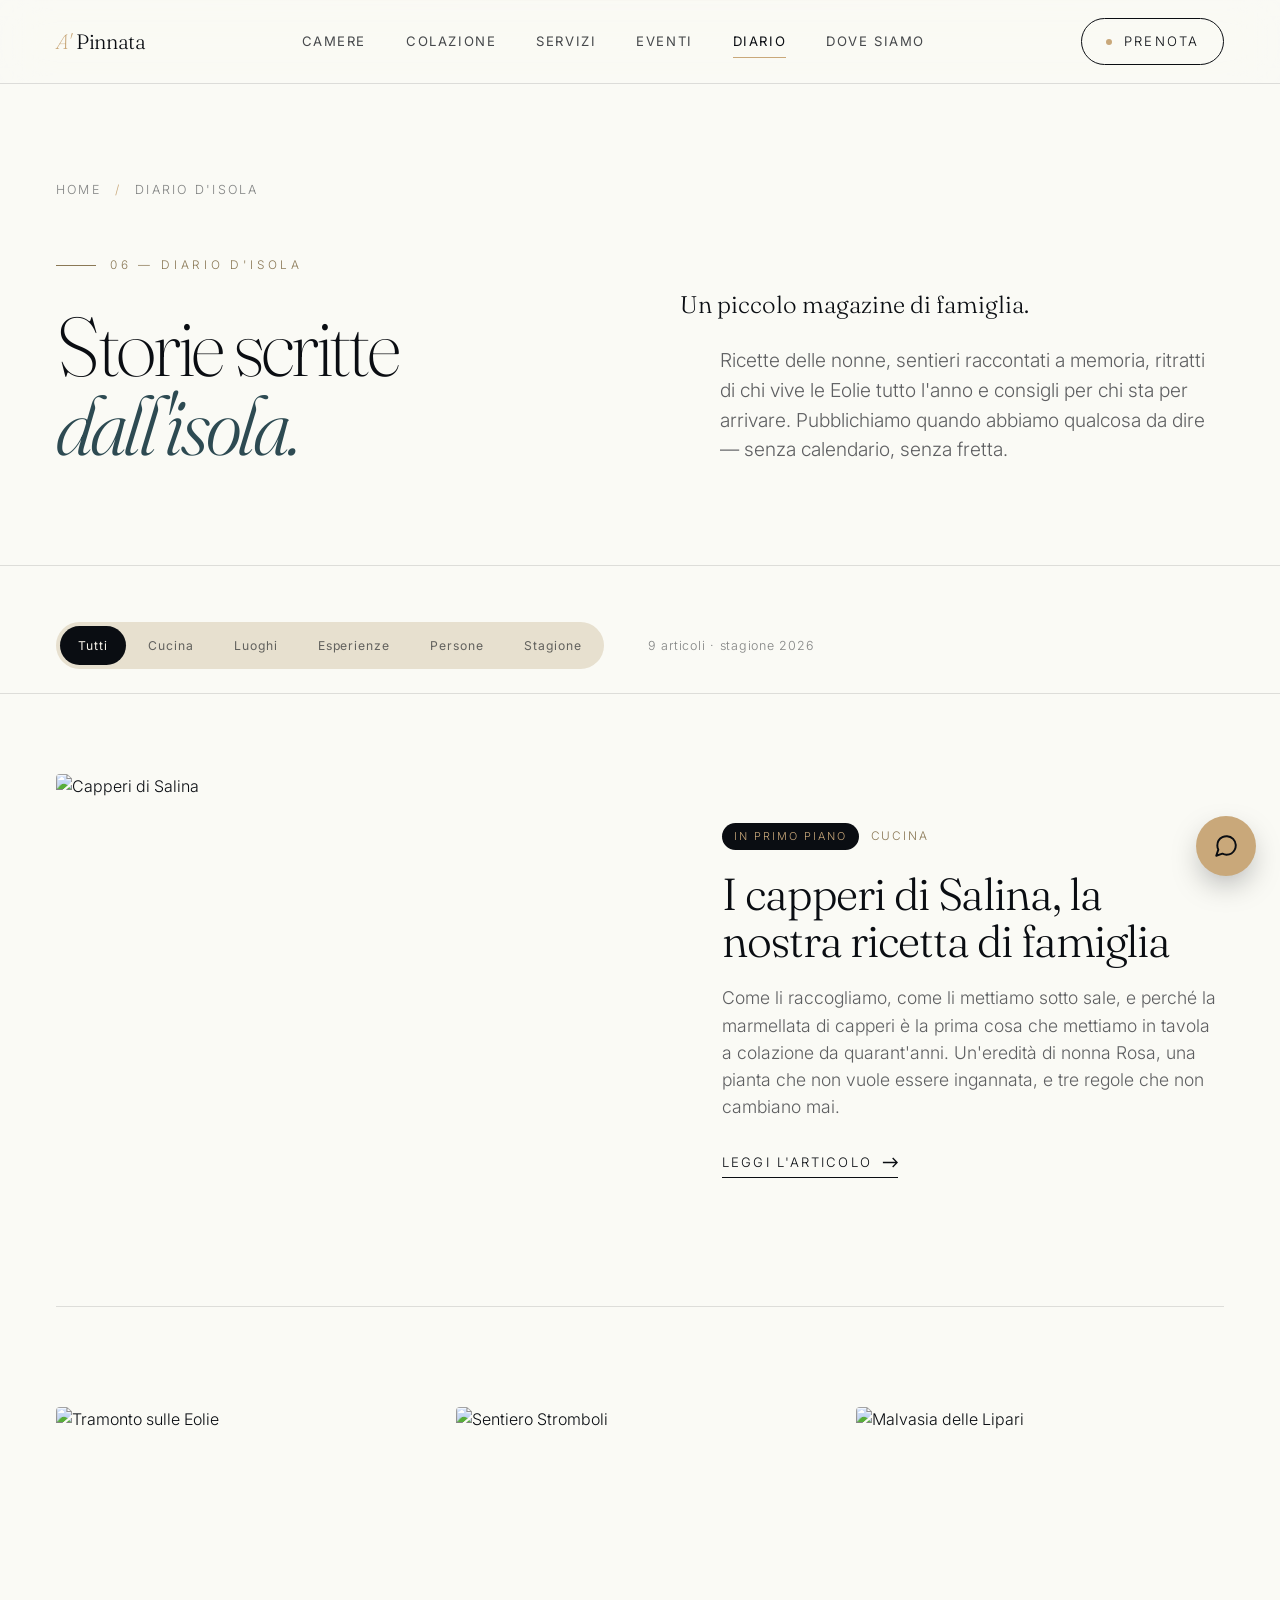
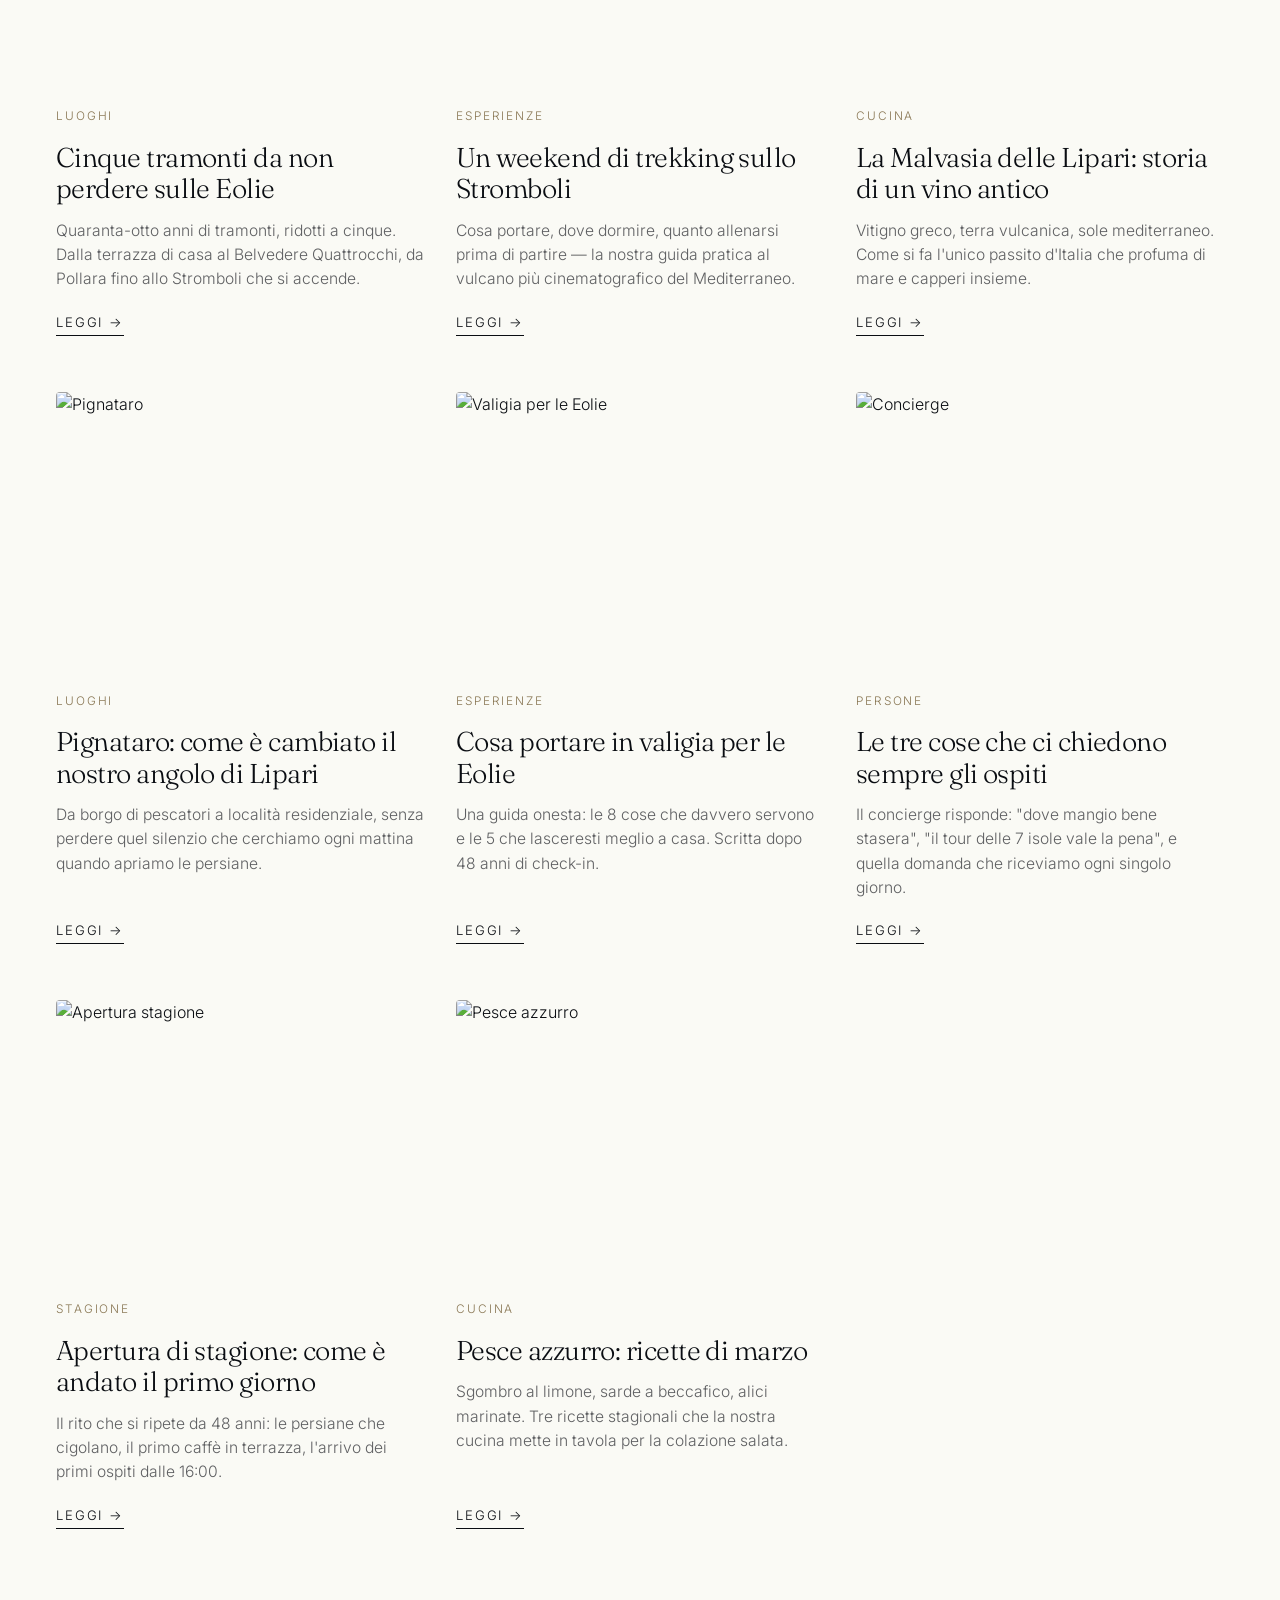
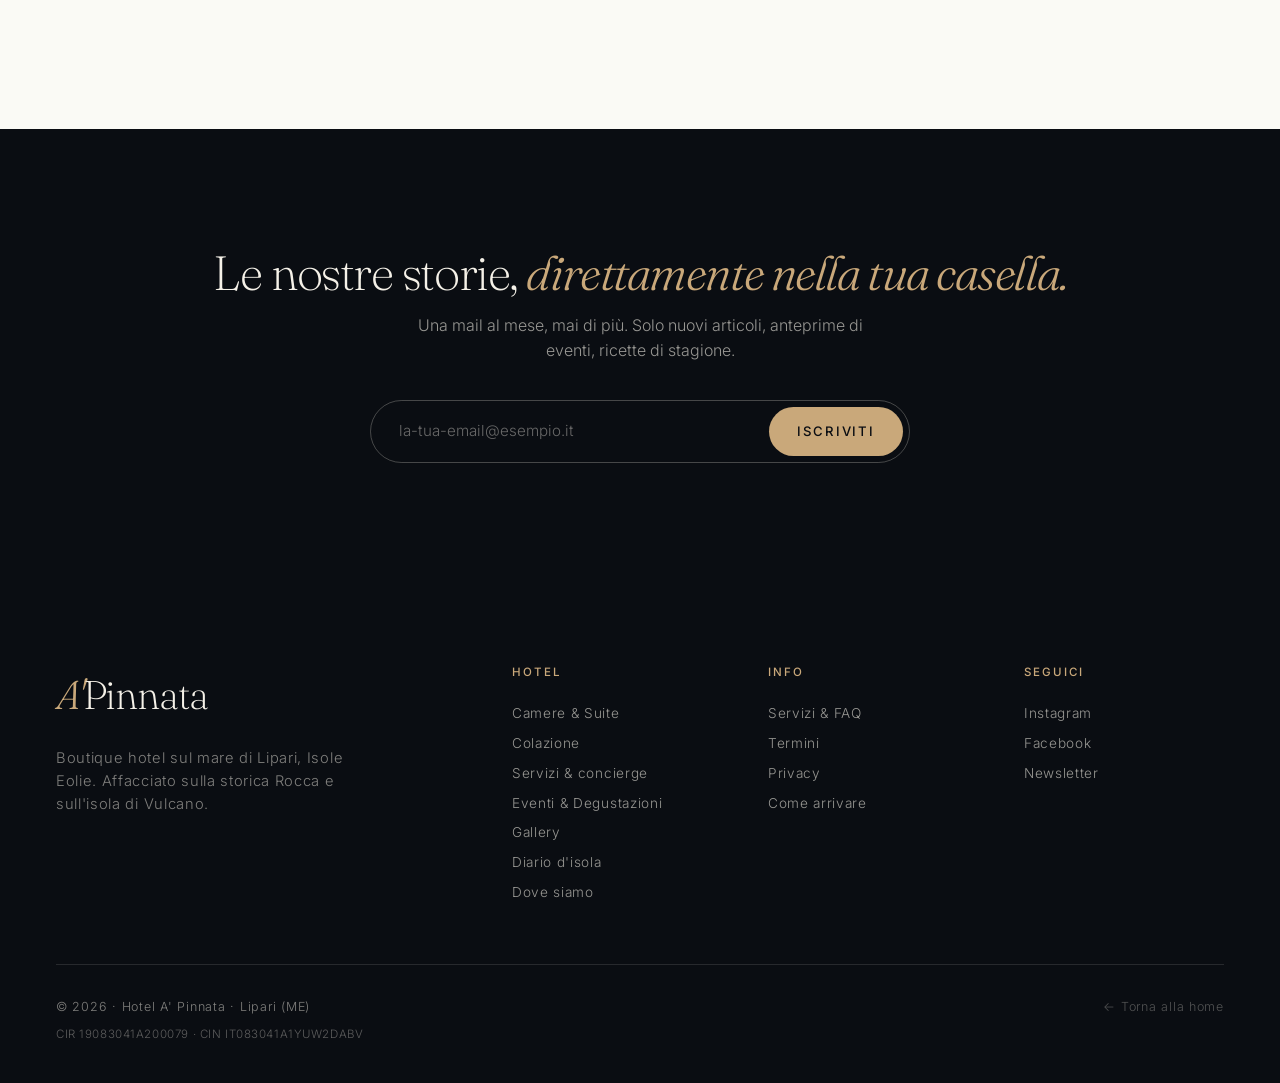
==== commit b1ce2ce0: "Add AI chat widget + fix broken capperi image CHAT WIDGET (chat.js): Self-contained intent-matching " ====
--- a/diario.html
+++ b/diario.html
@@ -655,7 +655,7 @@
     <!-- Featured -->
     <article class="article-featured reveal" data-category="cucina">
       <a href="#" class="article-featured-img" aria-label="Leggi: I capperi di Salina">
-        <img src="https://www.pinnata.it/wp-content/uploads/2023/02/colazione-7.jpg" alt="Capperi di Salina" loading="lazy" />
+        <img src="https://images.unsplash.com/photo-1452696193712-6cabf5103b63?auto=format&fit=crop&w=1400&q=80" alt="Capperi di Salina" loading="lazy" />
       </a>
       <div>
         <div class="article-featured-meta">
@@ -846,5 +846,6 @@
   }
 })();
 </script>
+<script src="chat.js" defer></script>
 </body>
 </html>
